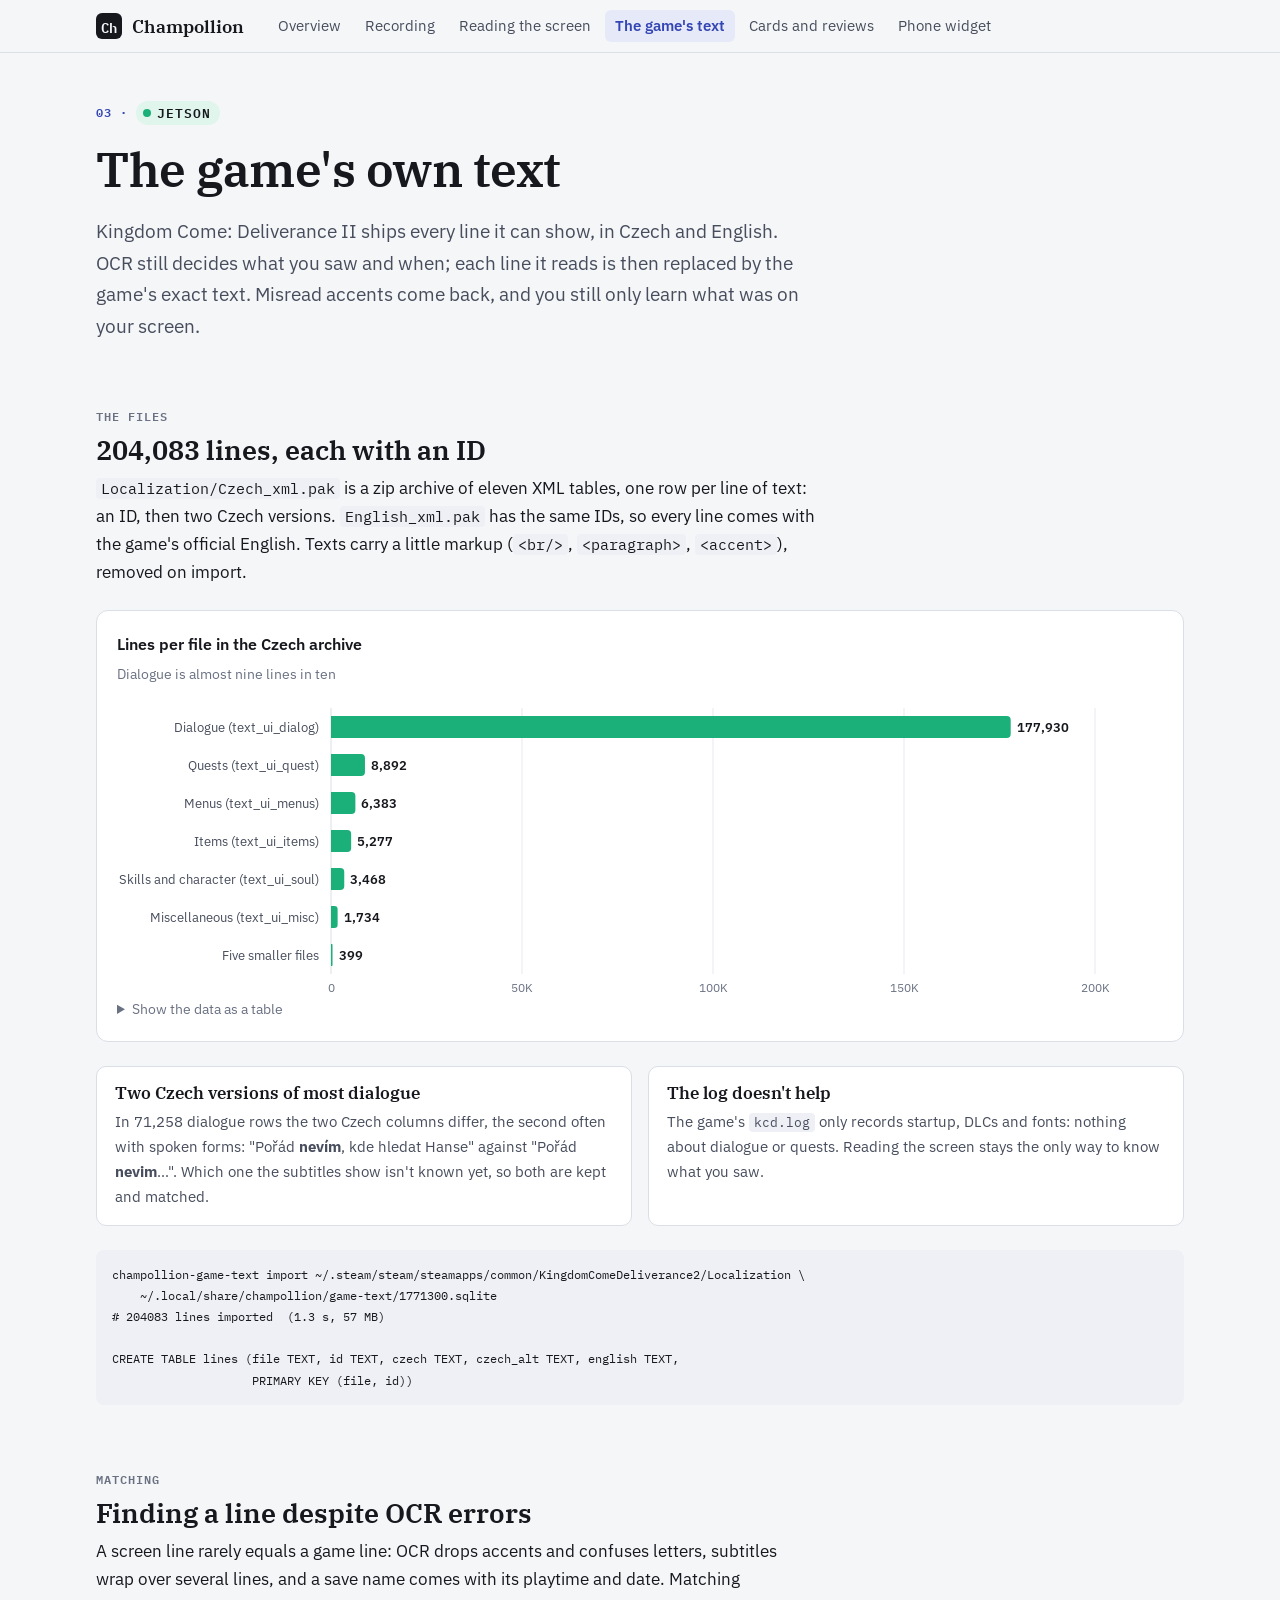
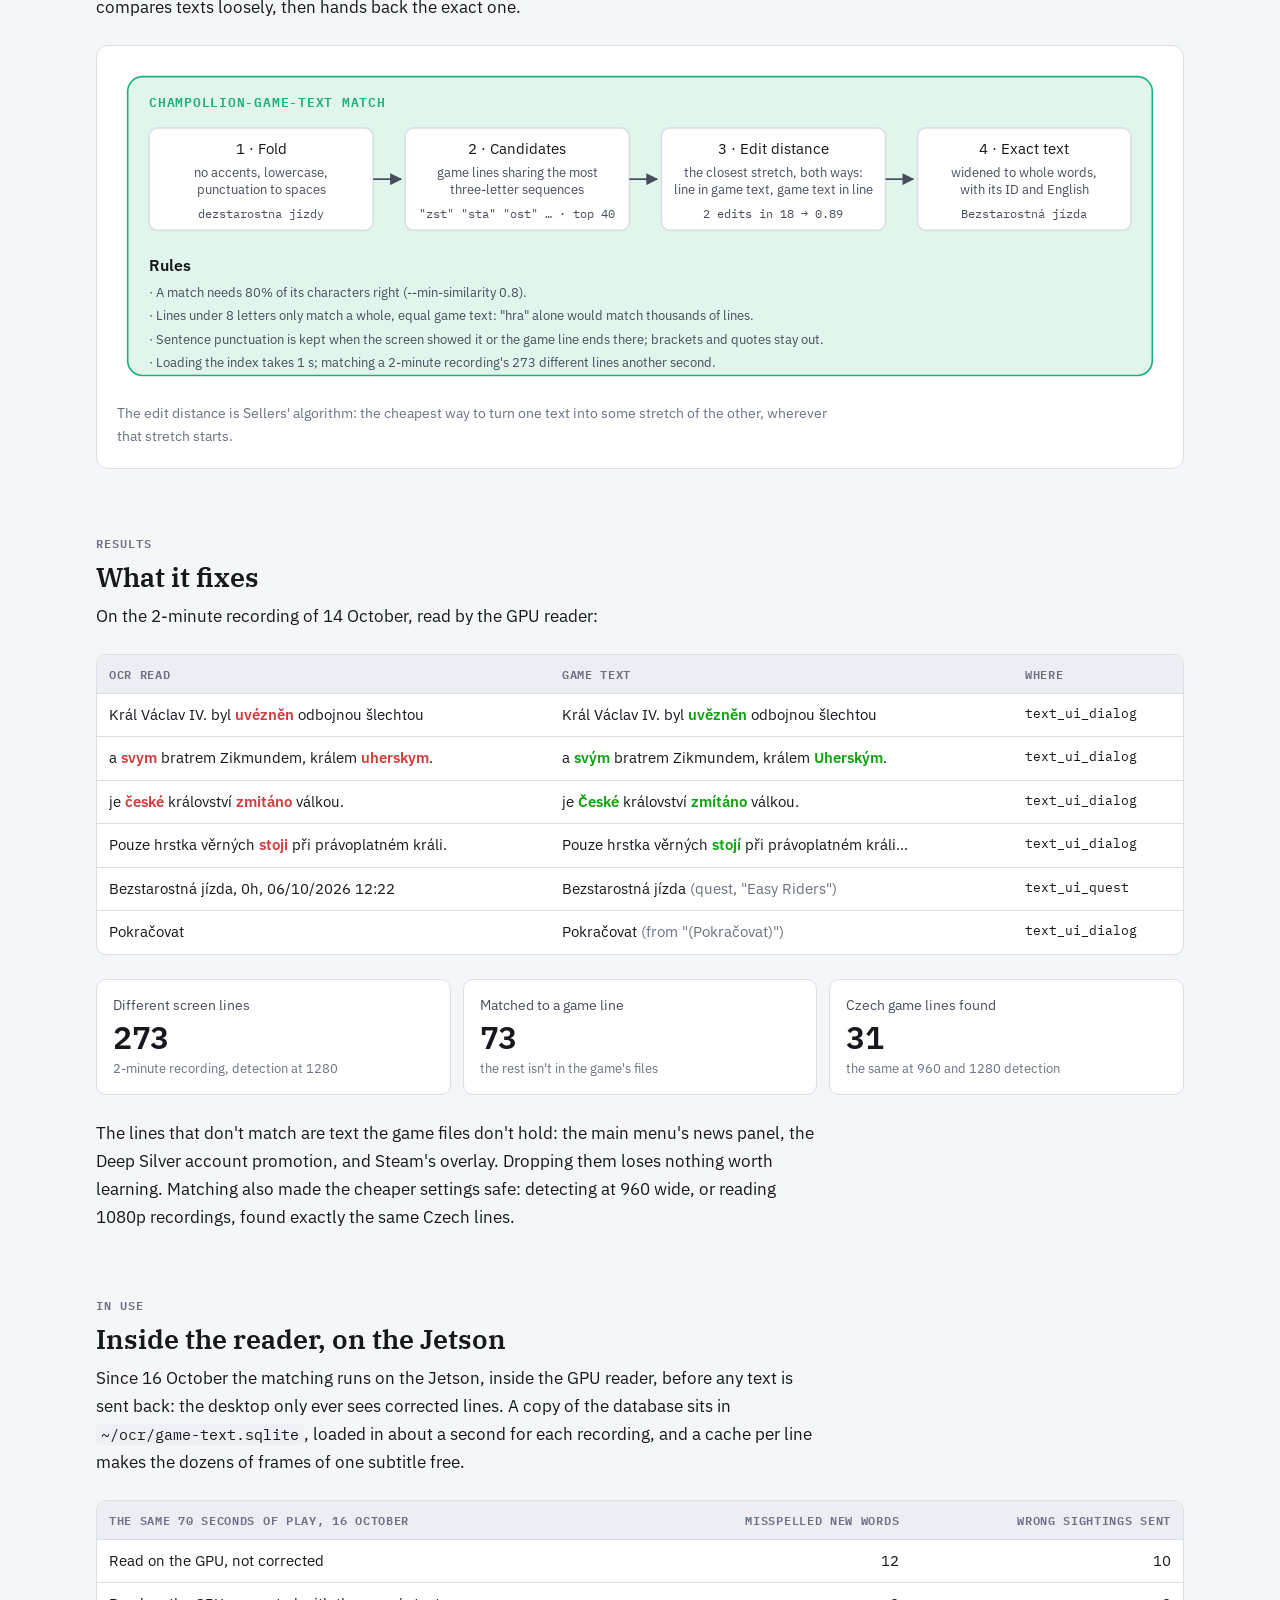
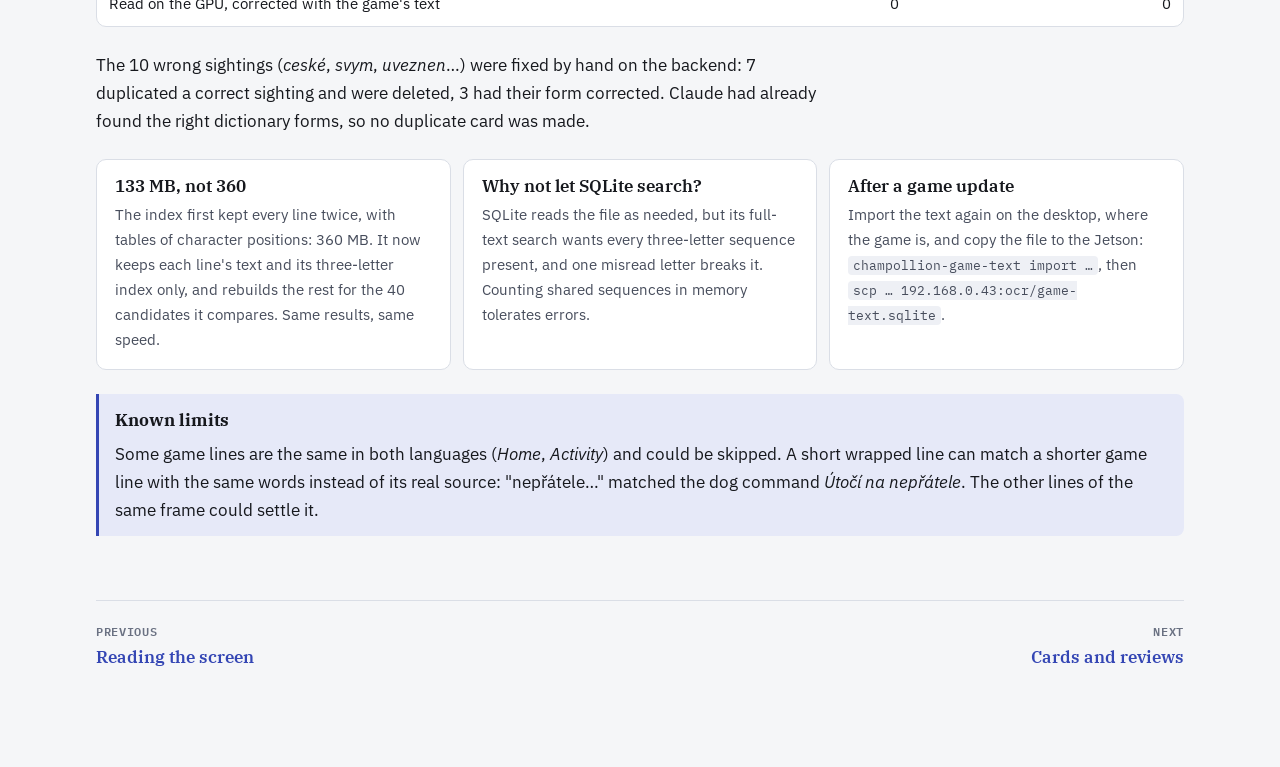
==== website/game-text.html @ f8a25706 "Add a website explaining Champollion Static pages with diagrams and charts, served to WireGuard peer" ====
<!doctype html>
<html lang="en">
<head>
<meta charset="utf-8">
<meta name="viewport" content="width=device-width, initial-scale=1, viewport-fit=cover">
<title>The Game's Own Text · Champollion</title>
<meta name="description" content="Matching what OCR reads against the 204,083 lines of Kingdom Come: Deliverance II's Czech text.">
<link rel="preconnect" href="https://fonts.googleapis.com">
<link rel="preconnect" href="https://fonts.gstatic.com" crossorigin>
<link rel="stylesheet" href="https://fonts.googleapis.com/css2?family=IBM+Plex+Mono:wght@400;600&family=IBM+Plex+Sans:wght@400;600&family=IBM+Plex+Serif:wght@600&display=swap">
<link rel="stylesheet" href="assets/style.css">
<script src="assets/charts.js" defer></script>
</head>
<body>
<header class="topbar">
  <div class="topbar-inner">
    <a class="brand" href="index.html"><span class="brand-mark">Ch</span>Champollion</a>
    <nav class="nav" aria-label="Pages">
      <a href="index.html">Overview</a>
      <a href="recording.html">Recording</a>
      <a href="reading.html">Reading the screen</a>
      <a href="game-text.html" aria-current="page">The game's text</a>
      <a href="cards.html">Cards and reviews</a>
      <a href="phone.html">Phone widget</a>
    </nav>
  </div>
</header>

<main>
  <section class="page-head">
    <div class="eyebrow">03 · <span class="chip jetson"><span>Jetson</span></span></div>
    <h1>The game's own text</h1>
    <p class="lede">Kingdom Come: Deliverance II ships every line it can show, in Czech and English. OCR still decides what you saw and when; each line it reads is then replaced by the game's exact text. Misread accents come back, and you still only learn what was on your screen.</p>
  </section>

  <section>
    <div class="section-head">
      <div class="eyebrow">The files</div>
      <h2>204,083 lines, each with an ID</h2>
      <p><code>Localization/Czech_xml.pak</code> is a zip archive of eleven XML tables, one row per line of text: an ID, then two Czech versions. <code>English_xml.pak</code> has the same IDs, so every line comes with the game's official English. Texts carry a little markup (<code>&lt;br/&gt;</code>, <code>&lt;paragraph&gt;</code>, <code>&lt;accent&gt;</code>), removed on import.</p>
    </div>
    <figure class="figure">
      <div class="figure-title">Lines per file in the Czech archive</div>
      <div class="figure-sub">Dialogue is almost nine lines in ten</div>
      <div id="chart-files"></div>
    </figure>
    <div class="two">
      <div class="lesson">
        <h3>Two Czech versions of most dialogue</h3>
        <p>In 71,258 dialogue rows the two Czech columns differ, the second often with spoken forms: "Pořád <strong>nevím</strong>, kde hledat Hanse" against "Pořád <strong>nevim</strong>…". Which one the subtitles show isn't known yet, so both are kept and matched.</p>
      </div>
      <div class="lesson">
        <h3>The log doesn't help</h3>
        <p>The game's <code>kcd.log</code> only records startup, DLCs and fonts: nothing about dialogue or quests. Reading the screen stays the only way to know what you saw.</p>
      </div>
    </div>
    <pre><code>champollion-game-text import ~/.steam/steam/steamapps/common/KingdomComeDeliverance2/Localization \
    ~/.local/share/champollion/game-text/1771300.sqlite
# 204083 lines imported  (1.3 s, 57 MB)

CREATE TABLE lines (file TEXT, id TEXT, czech TEXT, czech_alt TEXT, english TEXT,
                    PRIMARY KEY (file, id))</code></pre>
  </section>

  <section>
    <div class="section-head">
      <div class="eyebrow">Matching</div>
      <h2>Finding a line despite OCR errors</h2>
      <p>A screen line rarely equals a game line: OCR drops accents and confuses letters, subtitles wrap over several lines, and a save name comes with its playtime and date. Matching compares texts loosely, then hands back the exact one.</p>
    </div>
    <figure class="figure">
      <div class="diagram">
        <svg viewBox="0 0 980 300" role="img" aria-labelledby="m-t">
          <title id="m-t">How an OCR line is matched to a game line</title>
          <defs><marker id="ah4" viewBox="0 0 10 10" refX="9" refY="5" markerWidth="7" markerHeight="7" orient="auto"><path d="M0,0 L10,5 L0,10 z" class="dg-arrowhead"/></marker></defs>
          <rect x="10" y="10" width="960" height="280" rx="14" class="dg-jetson"/>
          <text x="30" y="38" class="dg-head-jetson">CHAMPOLLION-GAME-TEXT MATCH</text>
          <rect x="30" y="58" width="210" height="96" rx="8" class="dg-box"/>
          <text x="135" y="82" class="dg-text" text-anchor="middle">1 · Fold</text>
          <text x="135" y="104" class="dg-small" text-anchor="middle">no accents, lowercase,</text>
          <text x="135" y="120" class="dg-small" text-anchor="middle">punctuation to spaces</text>
          <text x="135" y="142" class="dg-mono" text-anchor="middle">dezstarostna jizdy</text>
          <rect x="270" y="58" width="210" height="96" rx="8" class="dg-box"/>
          <text x="375" y="82" class="dg-text" text-anchor="middle">2 · Candidates</text>
          <text x="375" y="104" class="dg-small" text-anchor="middle">game lines sharing the most</text>
          <text x="375" y="120" class="dg-small" text-anchor="middle">three-letter sequences</text>
          <text x="375" y="142" class="dg-mono" text-anchor="middle">"zst" "sta" "ost" … · top 40</text>
          <rect x="510" y="58" width="210" height="96" rx="8" class="dg-box"/>
          <text x="615" y="82" class="dg-text" text-anchor="middle">3 · Edit distance</text>
          <text x="615" y="104" class="dg-small" text-anchor="middle">the closest stretch, both ways:</text>
          <text x="615" y="120" class="dg-small" text-anchor="middle">line in game text, game text in line</text>
          <text x="615" y="142" class="dg-mono" text-anchor="middle">2 edits in 18 → 0.89</text>
          <rect x="750" y="58" width="200" height="96" rx="8" class="dg-box"/>
          <text x="850" y="82" class="dg-text" text-anchor="middle">4 · Exact text</text>
          <text x="850" y="104" class="dg-small" text-anchor="middle">widened to whole words,</text>
          <text x="850" y="120" class="dg-small" text-anchor="middle">with its ID and English</text>
          <text x="850" y="142" class="dg-mono" text-anchor="middle">Bezstarostná jízda</text>
          <path d="M240,106 H266" class="dg-arrow" marker-end="url(#ah4)"/>
          <path d="M480,106 H506" class="dg-arrow" marker-end="url(#ah4)"/>
          <path d="M720,106 H746" class="dg-arrow" marker-end="url(#ah4)"/>
          <text x="30" y="192" class="dg-title">Rules</text>
          <text x="30" y="216" class="dg-small">· A match needs 80% of its characters right (--min-similarity 0.8).</text>
          <text x="30" y="238" class="dg-small">· Lines under 8 letters only match a whole, equal game text: "hra" alone would match thousands of lines.</text>
          <text x="30" y="260" class="dg-small">· Sentence punctuation is kept when the screen showed it or the game line ends there; brackets and quotes stay out.</text>
          <text x="30" y="282" class="dg-small">· Loading the index takes 1 s; matching a 2-minute recording's 273 different lines another second.</text>
        </svg>
      </div>
      <figcaption>The edit distance is Sellers' algorithm: the cheapest way to turn one text into some stretch of the other, wherever that stretch starts.</figcaption>
    </figure>
  </section>

  <section>
    <div class="section-head">
      <div class="eyebrow">Results</div>
      <h2>What it fixes</h2>
      <p>On the 2-minute recording of 14 October, read by the GPU reader:</p>
    </div>
    <div class="table-wrap">
      <table>
        <thead><tr><th>OCR read</th><th>Game text</th><th>Where</th></tr></thead>
        <tbody>
          <tr><td>Král Václav IV. byl <span class="err">uvézněn</span> odbojnou šlechtou</td><td>Král Václav IV. byl <span class="fix">uvězněn</span> odbojnou šlechtou</td><td class="mono">text_ui_dialog</td></tr>
          <tr><td>a <span class="err">svym</span> bratrem Zikmundem, králem <span class="err">uherskym</span>.</td><td>a <span class="fix">svým</span> bratrem Zikmundem, králem <span class="fix">Uherským</span>.</td><td class="mono">text_ui_dialog</td></tr>
          <tr><td>je <span class="err">české</span> království <span class="err">zmitáno</span> válkou.</td><td>je <span class="fix">České</span> království <span class="fix">zmítáno</span> válkou.</td><td class="mono">text_ui_dialog</td></tr>
          <tr><td>Pouze hrstka věrných <span class="err">stoji</span> při právoplatném králi.</td><td>Pouze hrstka věrných <span class="fix">stojí</span> při právoplatném králi...</td><td class="mono">text_ui_dialog</td></tr>
          <tr><td>Bezstarostná jízda, 0h, 06/10/2026 12:22</td><td>Bezstarostná jízda <span class="muted">(quest, "Easy Riders")</span></td><td class="mono">text_ui_quest</td></tr>
          <tr><td>Pokračovat</td><td>Pokračovat <span class="muted">(from "(Pokračovat)")</span></td><td class="mono">text_ui_dialog</td></tr>
        </tbody>
      </table>
    </div>
    <div class="stats">
      <div class="stat"><span class="label">Different screen lines</span><span class="value">273</span><span class="note">2-minute recording, detection at 1280</span></div>
      <div class="stat"><span class="label">Matched to a game line</span><span class="value">73</span><span class="note">the rest isn't in the game's files</span></div>
      <div class="stat"><span class="label">Czech game lines found</span><span class="value">31</span><span class="note">the same at 960 and 1280 detection</span></div>
    </div>
    <p class="prose">The lines that don't match are text the game files don't hold: the main menu's news panel, the Deep Silver account promotion, and Steam's overlay. Dropping them loses nothing worth learning. Matching also made the cheaper settings safe: detecting at 960 wide, or reading 1080p recordings, found exactly the same Czech lines.</p>
  </section>

  <section>
    <div class="section-head">
      <div class="eyebrow">In use</div>
      <h2>Inside the reader, on the Jetson</h2>
      <p>Since 16 October the matching runs on the Jetson, inside the GPU reader, before any text is sent back: the desktop only ever sees corrected lines. A copy of the database sits in <code>~/ocr/game-text.sqlite</code>, loaded in about a second for each recording, and a cache per line makes the dozens of frames of one subtitle free.</p>
    </div>
    <div class="table-wrap">
      <table>
        <thead><tr><th>The same 70 seconds of play, 16 October</th><th class="num">Misspelled new words</th><th class="num">Wrong sightings sent</th></tr></thead>
        <tbody>
          <tr><td>Read on the GPU, not corrected</td><td class="num">12</td><td class="num">10</td></tr>
          <tr><td>Read on the GPU, corrected with the game's text</td><td class="num">0</td><td class="num">0</td></tr>
        </tbody>
      </table>
    </div>
    <p class="prose">The 10 wrong sightings (<em>ceské</em>, <em>svym</em>, <em>uveznen</em>…) were fixed by hand on the backend: 7 duplicated a correct sighting and were deleted, 3 had their form corrected. Claude had already found the right dictionary forms, so no duplicate card was made.</p>
    <div class="lessons">
      <div class="lesson"><h3>133 MB, not 360</h3><p>The index first kept every line twice, with tables of character positions: 360 MB. It now keeps each line's text and its three-letter index only, and rebuilds the rest for the 40 candidates it compares. Same results, same speed.</p></div>
      <div class="lesson"><h3>Why not let SQLite search?</h3><p>SQLite reads the file as needed, but its full-text search wants every three-letter sequence present, and one misread letter breaks it. Counting shared sequences in memory tolerates errors.</p></div>
      <div class="lesson"><h3>After a game update</h3><p>Import the text again on the desktop, where the game is, and copy the file to the Jetson: <code>champollion-game-text import …</code>, then <code>scp … 192.168.0.43:ocr/game-text.sqlite</code>.</p></div>
    </div>
    <div class="callout">
      <strong>Known limits</strong>
      <p>Some game lines are the same in both languages (<em>Home</em>, <em>Activity</em>) and could be skipped. A short wrapped line can match a shorter game line with the same words instead of its real source: "nepřátele…" matched the dog command <em>Útočí na nepřátele</em>. The other lines of the same frame could settle it.</p>
    </div>
  </section>

  <nav class="next" aria-label="Next page">
    <a href="reading.html"><span>Previous</span><strong>Reading the screen</strong></a>
    <a href="cards.html" style="text-align:right"><span>Next</span><strong>Cards and reviews</strong></a>
  </nav>
</main>

<script>
document.addEventListener("DOMContentLoaded", () => {
  const files = [
    ["Dialogue (text_ui_dialog)", 177930],
    ["Quests (text_ui_quest)", 8892],
    ["Menus (text_ui_menus)", 6383],
    ["Items (text_ui_items)", 5277],
    ["Skills and character (text_ui_soul)", 3468],
    ["Miscellaneous (text_ui_misc)", 1734],
    ["Five smaller files", 399],
  ];
  Charts.bars(document.getElementById("chart-files"), {
    title: "Lines per file in the Czech localization archive",
    data: files.map(([label, value]) => ({ label, value, color: "series-3",
      note: label === "Five smaller files" ? "tutorials 244, minigames 131, rich presence 12, menu 9, in-game 3" : "" })),
    format: (v) => v.toLocaleString("en"),
    table: { head: ["File", "Lines"], rows: files.map(([l, v]) => [l, v.toLocaleString("en")]) },
  });
});
</script>
</body>
</html>
---- website/assets/style.css ----
/* Champollion: a lab notebook for a language-learning machine.
   Layout: one reading column with wide figures; a sticky top bar links the
   six pages. Colour = which machine does the work (desktop blue, Jetson
   aqua, server orange), the same in diagrams and charts. */
:root {
  color-scheme: light;
  --bg: #f5f6f8;
  --surface: #ffffff;
  --sunken: #eceef3;
  --ink: #16181d;
  --ink-2: #474d5c;
  --muted: #6a7182;
  --line: #dadee6;
  --grid: #e7e9ef;
  --accent: #3446b4;
  --accent-soft: #e6e9f8;
  --code: #eef0f5;
  /* Chart and machine colours: validated palette, slots 1-3 */
  --series-1: #2a78d6; /* desktop */
  --series-2: #eb6834; /* server */
  --series-3: #1baf7a; /* jetson */
  --series-1-soft: #e3eefb;
  --series-2-soft: #fcebe3;
  --series-3-soft: #e0f5ec;
  --good: #0ca30c;
  --critical: #d03b3b;
  --sans: "IBM Plex Sans", "Segoe UI", system-ui, sans-serif;
  --serif: "IBM Plex Serif", Georgia, "Times New Roman", serif;
  --mono: "IBM Plex Mono", ui-monospace, "SFMono-Regular", Menlo, monospace;
}
@media (prefers-color-scheme: dark) {
  :root:not([data-theme="light"]) {
    color-scheme: dark;
    --bg: #111318;
    --surface: #1a1d23;
    --sunken: #22262e;
    --ink: #e8eaf0;
    --ink-2: #b9bfcc;
    --muted: #8d95a6;
    --line: #2e333d;
    --grid: #262a33;
    --accent: #93a3ff;
    --accent-soft: #252b4a;
    --code: #22262e;
    --series-1: #3987e5;
    --series-2: #d95926;
    --series-3: #199e70;
    --series-1-soft: #1c2a3d;
    --series-2-soft: #36231b;
    --series-3-soft: #16302a;
  }
}
:root[data-theme="dark"] {
  color-scheme: dark;
  --bg: #111318;
  --surface: #1a1d23;
  --sunken: #22262e;
  --ink: #e8eaf0;
  --ink-2: #b9bfcc;
  --muted: #8d95a6;
  --line: #2e333d;
  --grid: #262a33;
  --accent: #93a3ff;
  --accent-soft: #252b4a;
  --code: #22262e;
  --series-1: #3987e5;
  --series-2: #d95926;
  --series-3: #199e70;
  --series-1-soft: #1c2a3d;
  --series-2-soft: #36231b;
  --series-3-soft: #16302a;
}

* { box-sizing: border-box; }
html { scroll-padding-top: 72px; }
body {
  margin: 0;
  background: var(--bg);
  color: var(--ink);
  font: 17px/1.65 var(--sans);
}
a { color: var(--accent); text-underline-offset: 2px; }
a:hover { text-decoration-thickness: 2px; }
:focus-visible { outline: 2px solid var(--accent); outline-offset: 2px; border-radius: 3px; }
img, svg { max-width: 100%; }

/* Top bar */
.topbar {
  position: sticky;
  top: 0;
  z-index: 10;
  background: color-mix(in srgb, var(--bg) 88%, transparent);
  backdrop-filter: blur(8px);
  border-bottom: 1px solid var(--line);
}
.topbar-inner {
  max-width: 1120px;
  margin: 0 auto;
  padding: 10px max(16px, env(safe-area-inset-right, 0px)) 10px max(16px, env(safe-area-inset-left, 0px));
  display: flex;
  align-items: center;
  gap: 8px 24px;
  flex-wrap: wrap;
}
.brand {
  font-family: var(--serif);
  font-weight: 600;
  font-size: 1.15rem;
  color: var(--ink);
  text-decoration: none;
  display: flex;
  align-items: center;
  gap: 10px;
}
.brand-mark {
  width: 26px;
  height: 26px;
  border-radius: 6px;
  background: var(--ink);
  color: var(--bg);
  display: grid;
  place-items: center;
  font: 600 0.85rem var(--mono);
}
.nav { display: flex; flex-wrap: wrap; gap: 2px 4px; }
.nav a {
  color: var(--ink-2);
  text-decoration: none;
  font-size: 0.92rem;
  padding: 4px 10px;
  border-radius: 6px;
}
.nav a:hover { background: var(--sunken); color: var(--ink); }
.nav a[aria-current="page"] { background: var(--accent-soft); color: var(--accent); font-weight: 600; }

/* Page */
main {
  max-width: 1120px;
  margin: 0 auto;
  padding-left: max(16px, env(safe-area-inset-left, 0px));
  padding-right: max(16px, env(safe-area-inset-right, 0px));
  padding-block: 48px 96px;
  display: grid;
  gap: 64px;
}
.prose { max-width: 720px; display: grid; gap: 18px; min-width: 0; }
p.prose, pre.prose { display: block; }
.wide { min-width: 0; display: grid; gap: 18px; }
section { display: grid; gap: 24px; min-width: 0; }
h1, h2, h3 { font-family: var(--serif); font-weight: 600; text-wrap: balance; margin: 0; line-height: 1.2; }
h1 { font-size: clamp(2rem, 4.5vw, 3rem); letter-spacing: -0.01em; }
h2 { font-size: 1.7rem; }
h3 { font-size: 1.2rem; }
p { margin: 0; }
ul, ol { margin: 0; padding-left: 1.3em; display: grid; gap: 6px; }
.lede { font-size: 1.2rem; color: var(--ink-2); max-width: 720px; }
.eyebrow {
  font: 600 0.75rem var(--mono);
  letter-spacing: 0.08em;
  text-transform: uppercase;
  color: var(--muted);
}
.section-head { display: grid; gap: 8px; max-width: 720px; }
.muted { color: var(--muted); }
small, .small { font-size: 0.88rem; }
code {
  font-family: var(--mono);
  font-size: 0.86em;
  background: var(--code);
  padding: 1px 5px;
  border-radius: 4px;
  overflow-wrap: anywhere;
}
pre {
  margin: 0;
  background: var(--code);
  border-radius: 8px;
  padding: 14px 16px;
  overflow-x: auto;
  font: 0.85rem/1.55 var(--mono);
}
pre code { background: none; padding: 0; }
hr { border: 0; border-top: 1px solid var(--line); margin: 0; }

/* Page header */
.page-head { display: grid; gap: 16px; }
.page-head .eyebrow { color: var(--accent); }

/* Machine chips */
.chip {
  display: inline-flex;
  align-items: center;
  gap: 6px;
  font-size: 0.82rem;
  font-weight: 600;
  padding: 1px 9px 1px 7px;
  border-radius: 999px;
  white-space: nowrap;
}
.chip::before { content: ""; width: 8px; height: 8px; border-radius: 50%; background: currentColor; }
.chip.desktop { color: var(--series-1); background: var(--series-1-soft); }
.chip.server { color: var(--series-2); background: var(--series-2-soft); }
.chip.jetson { color: var(--series-3); background: var(--series-3-soft); }
.chip.phone { color: var(--ink-2); background: var(--sunken); }
.chip > span { color: var(--ink); }

/* Stat tiles */
.stats { display: grid; grid-template-columns: repeat(auto-fit, minmax(190px, 1fr)); gap: 12px; }
.stat {
  background: var(--surface);
  border: 1px solid var(--line);
  border-radius: 10px;
  padding: 14px 16px;
  display: grid;
  gap: 2px;
  align-content: start;
}
.stat .label { font-size: 0.88rem; color: var(--ink-2); }
.stat .value { font: 600 2rem/1.15 var(--sans); letter-spacing: -0.01em; }
.stat .note { font-size: 0.82rem; color: var(--muted); }

/* Cards in a grid of links */
.pages { display: grid; grid-template-columns: repeat(auto-fit, minmax(260px, 1fr)); gap: 12px; }
.page-link {
  background: var(--surface);
  border: 1px solid var(--line);
  border-radius: 10px;
  padding: 16px 18px;
  text-decoration: none;
  color: var(--ink);
  display: grid;
  gap: 6px;
  align-content: start;
}
.page-link:hover { border-color: var(--accent); }
.page-link .t { font-family: var(--serif); font-weight: 600; font-size: 1.1rem; }
.page-link .d { color: var(--ink-2); font-size: 0.95rem; }
.page-link .n { font: 600 0.75rem var(--mono); color: var(--muted); }

/* Figures */
figure { margin: 0; display: grid; gap: 10px; min-width: 0; }
.figure {
  background: var(--surface);
  border: 1px solid var(--line);
  border-radius: 12px;
  padding: 20px;
  display: grid;
  gap: 14px;
  min-width: 0;
}
.figure-title { font-weight: 600; font-size: 1rem; }
.figure-sub { color: var(--muted); font-size: 0.9rem; margin-top: -10px; }
figcaption { color: var(--muted); font-size: 0.9rem; max-width: 720px; }
.diagram { overflow-x: auto; }
.diagram svg { display: block; min-width: 640px; width: 100%; height: auto; }
.diagram.narrow svg { min-width: 520px; }
.two { display: grid; grid-template-columns: repeat(auto-fit, minmax(min(100%, 420px), 1fr)); gap: 16px; }

/* Diagram SVG roles */
.dg-text { fill: var(--ink); font: 14px var(--sans); }
.dg-small { fill: var(--ink-2); font: 12px var(--sans); }
.dg-mono { fill: var(--ink-2); font: 11.5px var(--mono); }
.dg-title { fill: var(--ink); font: 600 15px var(--sans); }
.dg-box { fill: var(--surface); stroke: var(--line); stroke-width: 1.5; }
.dg-sunken { fill: var(--sunken); stroke: none; }
.dg-desktop { fill: var(--series-1-soft); stroke: var(--series-1); stroke-width: 1.5; }
.dg-server { fill: var(--series-2-soft); stroke: var(--series-2); stroke-width: 1.5; }
.dg-jetson { fill: var(--series-3-soft); stroke: var(--series-3); stroke-width: 1.5; }
.dg-phone { fill: var(--sunken); stroke: var(--muted); stroke-width: 1.5; }
.dg-head-desktop { fill: var(--series-1); font: 600 12px var(--mono); letter-spacing: 0.06em; }
.dg-head-server { fill: var(--series-2); font: 600 12px var(--mono); letter-spacing: 0.06em; }
.dg-head-jetson { fill: var(--series-3); font: 600 12px var(--mono); letter-spacing: 0.06em; }
.dg-head-phone { fill: var(--muted); font: 600 12px var(--mono); letter-spacing: 0.06em; }
.dg-arrow { stroke: var(--ink-2); stroke-width: 1.6; fill: none; }
.dg-arrow-soft { stroke: var(--muted); stroke-width: 1.4; fill: none; stroke-dasharray: 5 4; }
.dg-arrowhead { fill: var(--ink-2); }
.dg-accent { fill: var(--accent); }
.dg-line { stroke: var(--line); stroke-width: 1; }
.dg-critical { fill: var(--critical); }
.dg-good { fill: var(--good); }

/* Tables */
.table-wrap { overflow-x: auto; border: 1px solid var(--line); border-radius: 10px; background: var(--surface); }
table { border-collapse: collapse; width: 100%; font-size: 0.93rem; }
th, td { text-align: left; vertical-align: top; padding: 9px 12px; border-bottom: 1px solid var(--line); }
tr:last-child td { border-bottom: 0; }
th {
  font: 600 0.72rem var(--mono);
  letter-spacing: 0.06em;
  text-transform: uppercase;
  color: var(--muted);
  background: var(--sunken);
}
td.num, th.num { text-align: right; font-variant-numeric: tabular-nums; white-space: nowrap; }
.fix { color: var(--good); font-weight: 600; }
.err { color: var(--critical); font-weight: 600; }
.mono { font-family: var(--mono); font-size: 0.88em; }

/* Callouts */
.callout {
  border-left: 3px solid var(--accent);
  background: var(--accent-soft);
  padding: 12px 16px;
  border-radius: 0 8px 8px 0;
  display: grid;
  gap: 6px;
}
.callout strong:first-child { font-family: var(--serif); }
.lesson {
  background: var(--surface);
  border: 1px solid var(--line);
  border-radius: 10px;
  padding: 16px 18px;
  display: grid;
  gap: 6px;
  align-content: start;
}
.lesson h3 { font-size: 1.05rem; }
.lesson p { color: var(--ink-2); font-size: 0.95rem; }
.lessons { display: grid; grid-template-columns: repeat(auto-fit, minmax(min(100%, 300px), 1fr)); gap: 12px; }

/* Steps (a real sequence) */
.steps { list-style: none; padding: 0; counter-reset: step; display: grid; gap: 14px; }
.steps > li { display: grid; grid-template-columns: 2rem 1fr; gap: 14px; align-items: start; }
.steps > li::before {
  counter-increment: step;
  content: counter(step);
  width: 2rem;
  height: 2rem;
  border-radius: 50%;
  border: 1px solid var(--line);
  background: var(--surface);
  display: grid;
  place-items: center;
  font: 600 0.9rem var(--mono);
  color: var(--ink-2);
}
.steps > li > div { display: grid; gap: 4px; min-width: 0; }

/* Footer nav */
.next {
  display: flex;
  justify-content: space-between;
  gap: 12px;
  flex-wrap: wrap;
  border-top: 1px solid var(--line);
  padding-top: 20px;
}
.next a { text-decoration: none; display: grid; gap: 2px; }
.next a span { font: 600 0.72rem var(--mono); letter-spacing: 0.06em; text-transform: uppercase; color: var(--muted); }
.next a strong { font-family: var(--serif); font-weight: 600; }

/* Charts */
.chart { position: relative; min-width: 0; }
.chart svg { display: block; width: 100%; height: auto; overflow: visible; }
.chart .axis-text { fill: var(--muted); font: 12px var(--sans); }
.chart .label-text { fill: var(--ink); font: 600 12.5px var(--sans); font-variant-numeric: tabular-nums; }
.chart .cat-text { fill: var(--ink-2); font: 13px var(--sans); }
.chart .target-text { fill: var(--ink-2); font: 600 12px var(--sans); }
.chart .grid { stroke: var(--grid); stroke-width: 1; }
.chart .baseline { stroke: var(--line); stroke-width: 1; }
.chart .target { stroke: var(--ink-2); stroke-width: 1.5; }
.chart .hit { fill: transparent; cursor: default; }
.chart .hit:hover + .mark, .chart .mark.hover { filter: brightness(1.08); }
.legend { display: flex; flex-wrap: wrap; gap: 6px 16px; font-size: 0.88rem; color: var(--ink-2); }
.legend span { display: inline-flex; align-items: center; gap: 7px; }
.legend i { width: 12px; height: 12px; border-radius: 3px; display: inline-block; }
.tooltip {
  position: absolute;
  pointer-events: none;
  background: var(--ink);
  color: var(--bg);
  font-size: 0.85rem;
  line-height: 1.4;
  padding: 7px 10px;
  border-radius: 6px;
  white-space: nowrap;
  transform: translate(-50%, calc(-100% - 10px));
  z-index: 5;
}
.tooltip[hidden] { display: none !important; }
.tooltip b { font-weight: 600; }
details.data { font-size: 0.88rem; }
details.data summary { cursor: pointer; color: var(--muted); width: max-content; }
details.data summary:hover { color: var(--ink); }
details.data .table-wrap { margin-top: 8px; }

@media (max-width: 640px) {
  body { font-size: 16px; }
  main { gap: 48px; padding-block: 32px 72px; }
  .figure { padding: 14px; }
  .nav a { padding: 3px 7px; font-size: 0.86rem; }
}
@media (prefers-reduced-motion: reduce) {
  * { scroll-behavior: auto !important; transition: none !important; }
}
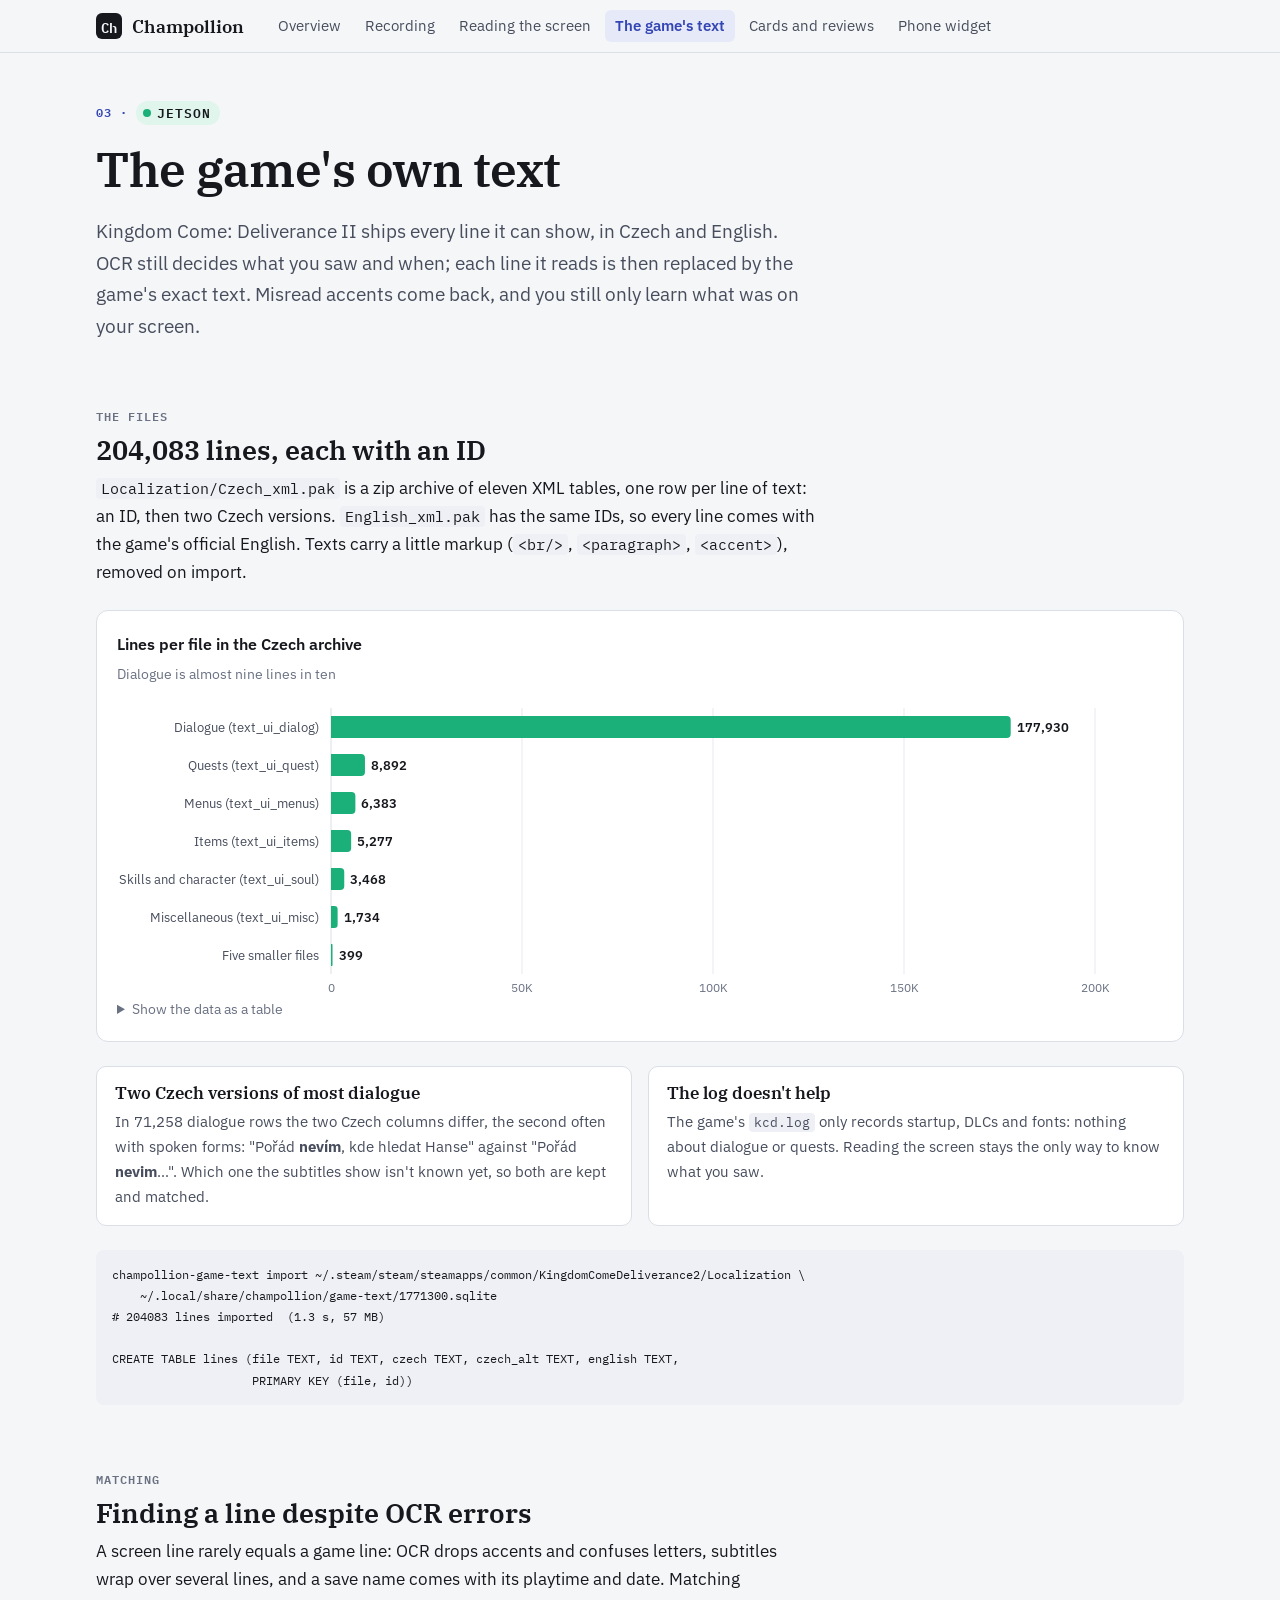
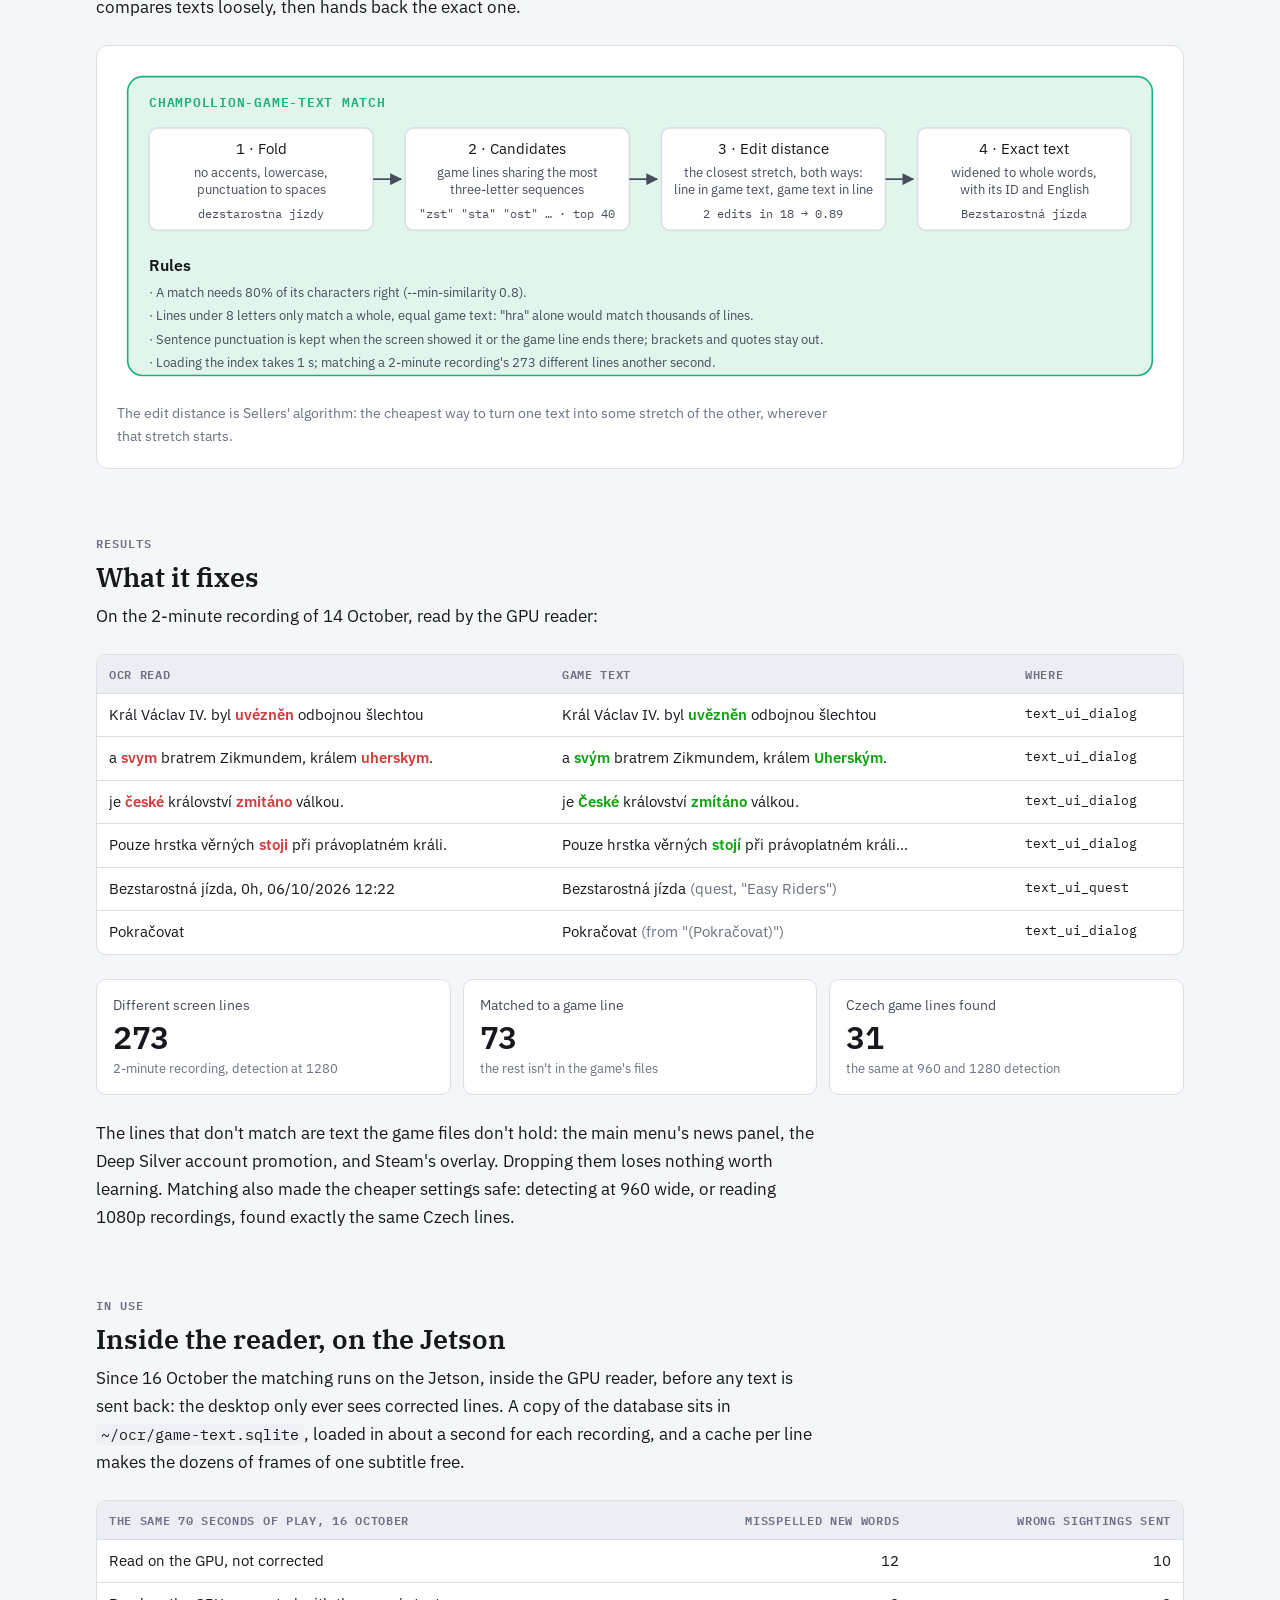
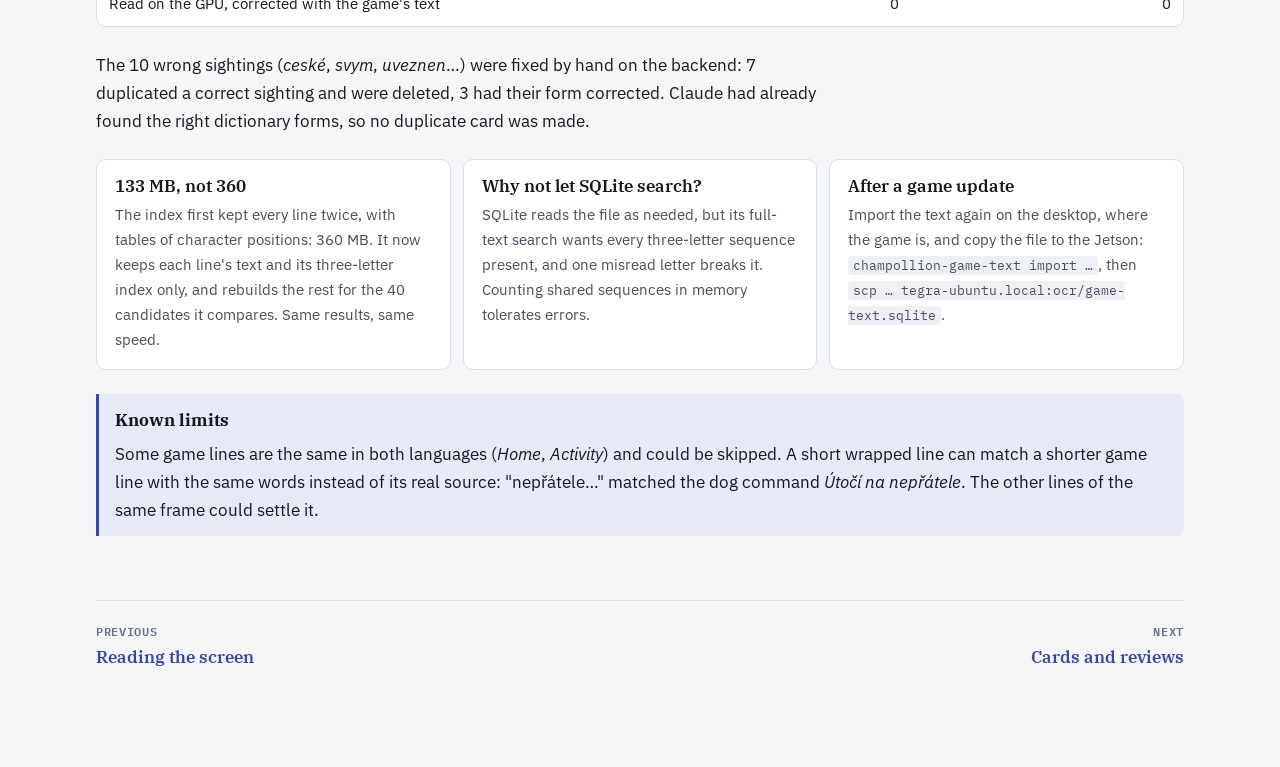
==== commit 585ce632: "Reach the Jetson by name, as its address changed The home network moved from 192.168.0.x to 192.168." ====
--- a/website/game-text.html
+++ b/website/game-text.html
@@ -155,7 +155,7 @@
     <div class="lessons">
       <div class="lesson"><h3>133 MB, not 360</h3><p>The index first kept every line twice, with tables of character positions: 360 MB. It now keeps each line's text and its three-letter index only, and rebuilds the rest for the 40 candidates it compares. Same results, same speed.</p></div>
       <div class="lesson"><h3>Why not let SQLite search?</h3><p>SQLite reads the file as needed, but its full-text search wants every three-letter sequence present, and one misread letter breaks it. Counting shared sequences in memory tolerates errors.</p></div>
-      <div class="lesson"><h3>After a game update</h3><p>Import the text again on the desktop, where the game is, and copy the file to the Jetson: <code>champollion-game-text import …</code>, then <code>scp … 192.168.0.43:ocr/game-text.sqlite</code>.</p></div>
+      <div class="lesson"><h3>After a game update</h3><p>Import the text again on the desktop, where the game is, and copy the file to the Jetson: <code>champollion-game-text import …</code>, then <code>scp … tegra-ubuntu.local:ocr/game-text.sqlite</code>.</p></div>
     </div>
     <div class="callout">
       <strong>Known limits</strong>
